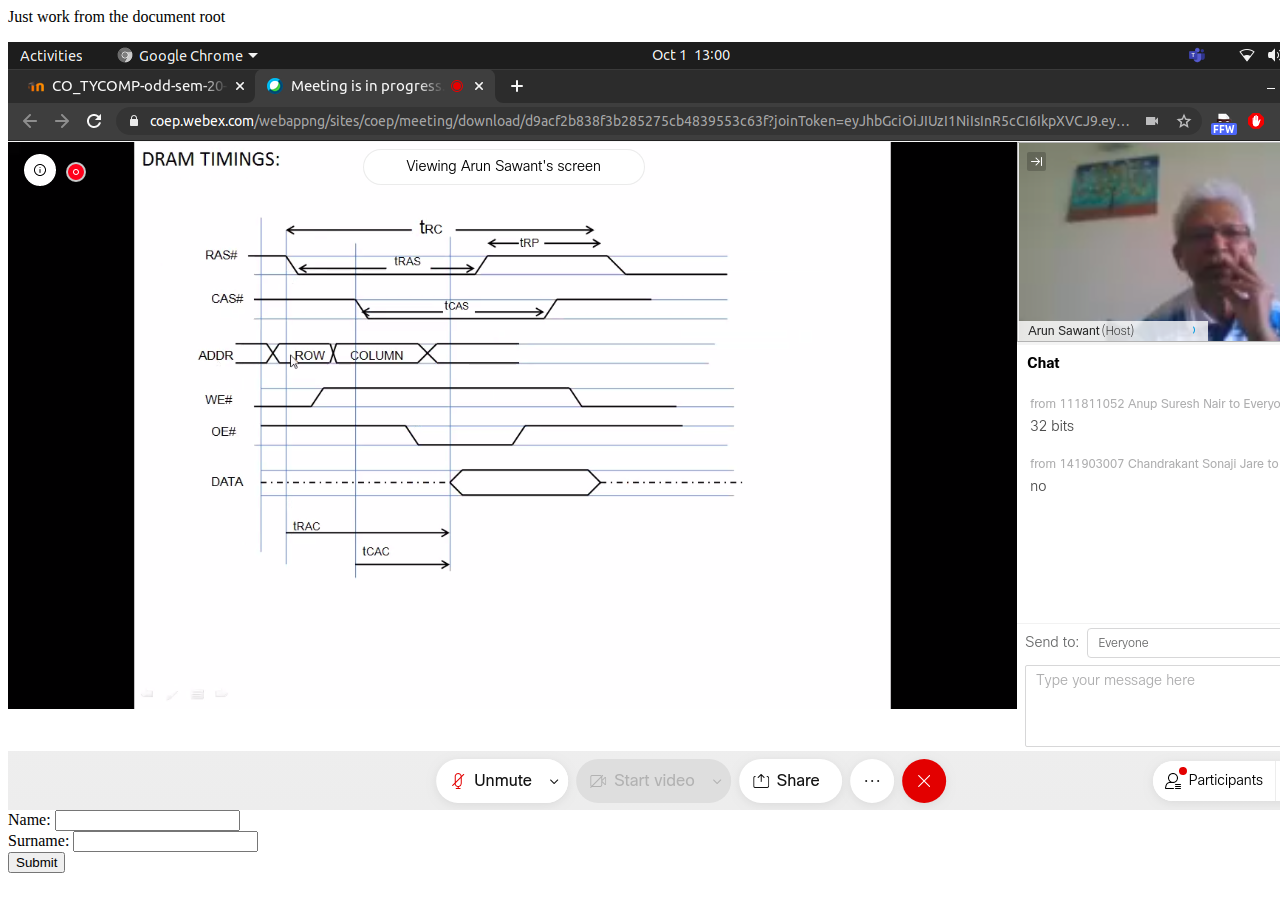
==== src/assets/index.html @ 04663a13 "feat: modularised" ====
<html>
	<script src="script.js">
	</script>
	<title>Welcome page Show some love</title>
	<link rel="stylesheet" href="style.css" />
	<body>
	
		<p>Just work from the document root</p>
		<img src = "./test.png"/>
		<form action="/" method="POST" >
			<label for="name">Name:</label>
			<input type="text" id="name" name="name">
			<br>
			<label for="surname">Surname:</label>
			<input type="text" id="surname" name="surname">
			<br>
			<input type="submit">
		</form>
	</body>

	</title>
</html>
---- src/assets/style.css ----
html{
	display: flex;	
}
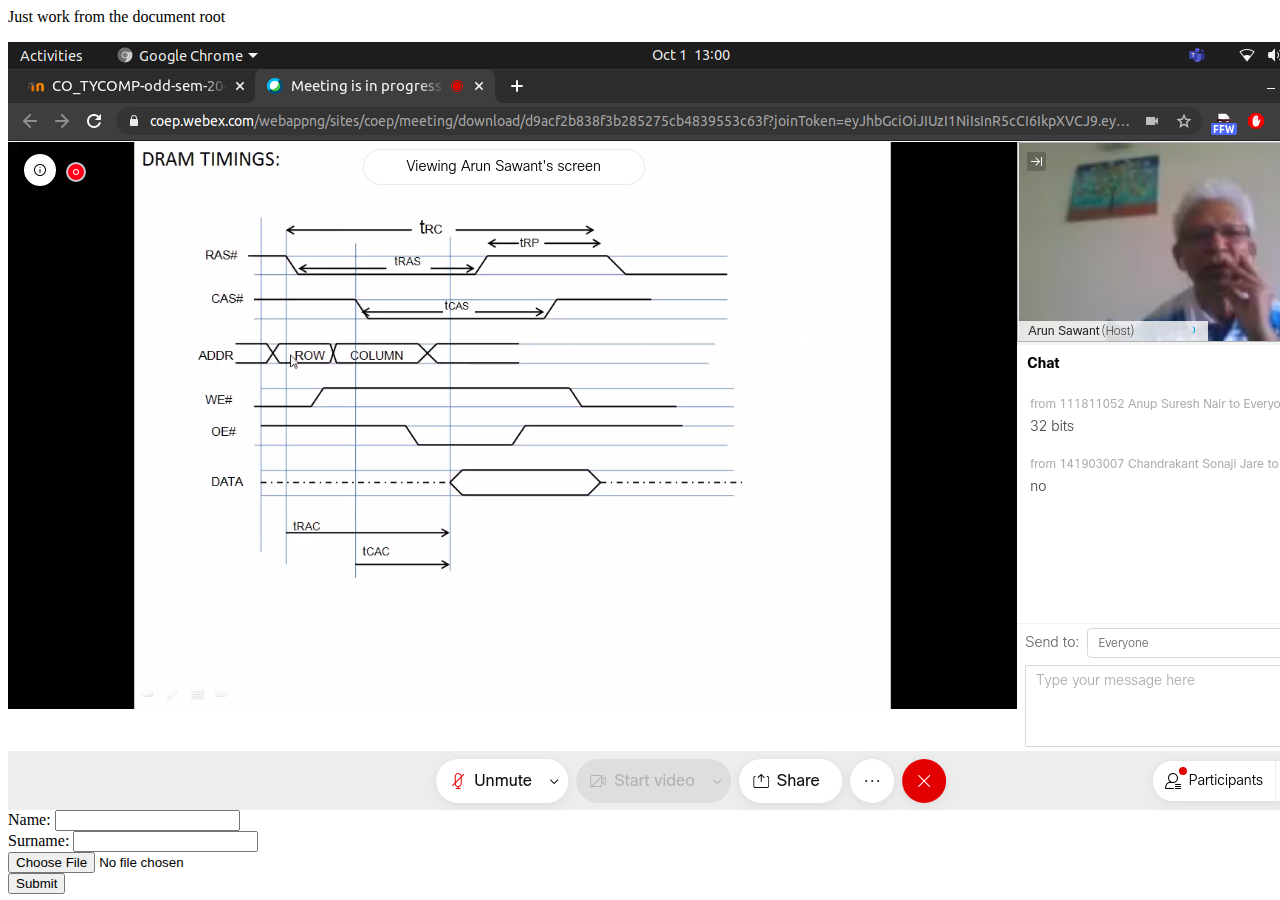
==== commit 81727aad: "put request" ====
--- a/src/assets/index.html
+++ b/src/assets/index.html
@@ -1,22 +1,24 @@
-<html>
-	<script src="script.js">
-	</script>
-	<title>Welcome page Show some love</title>
-	<link rel="stylesheet" href="style.css" />
-	<body>
-	
-		<p>Just work from the document root</p>
-		<img src = "./test.png"/>
-		<form action="/" method="POST" >
-			<label for="name">Name:</label>
-			<input type="text" id="name" name="name">
-			<br>
-			<label for="surname">Surname:</label>
-			<input type="text" id="surname" name="surname">
-			<br>
-			<input type="submit">
-		</form>
-	</body>
-
-	</title>
-</html>
+<html>
+	<script src="script.js">
+	</script>
+	<title>Welcome page Show some love</title>
+	<link rel="stylesheet" href="style.css" />
+	<body>
+	
+		<p>Just work from the document root</p>
+		<img src = "./test.png"/>
+		<form action="/" method="POST" enctype="multipart/form-data">
+			<label for="name">Name:</label>
+			<input type="text" id="name" name="name">
+			<br>
+			<label for="surname">Surname:</label>
+			<input type="text" id="surname" name="surname">
+			<br>
+			<input type="file" name="filename" id="myFile">
+			<br>
+			<input type="submit">
+		</form>
+	</body>
+
+	</title>
+</html>
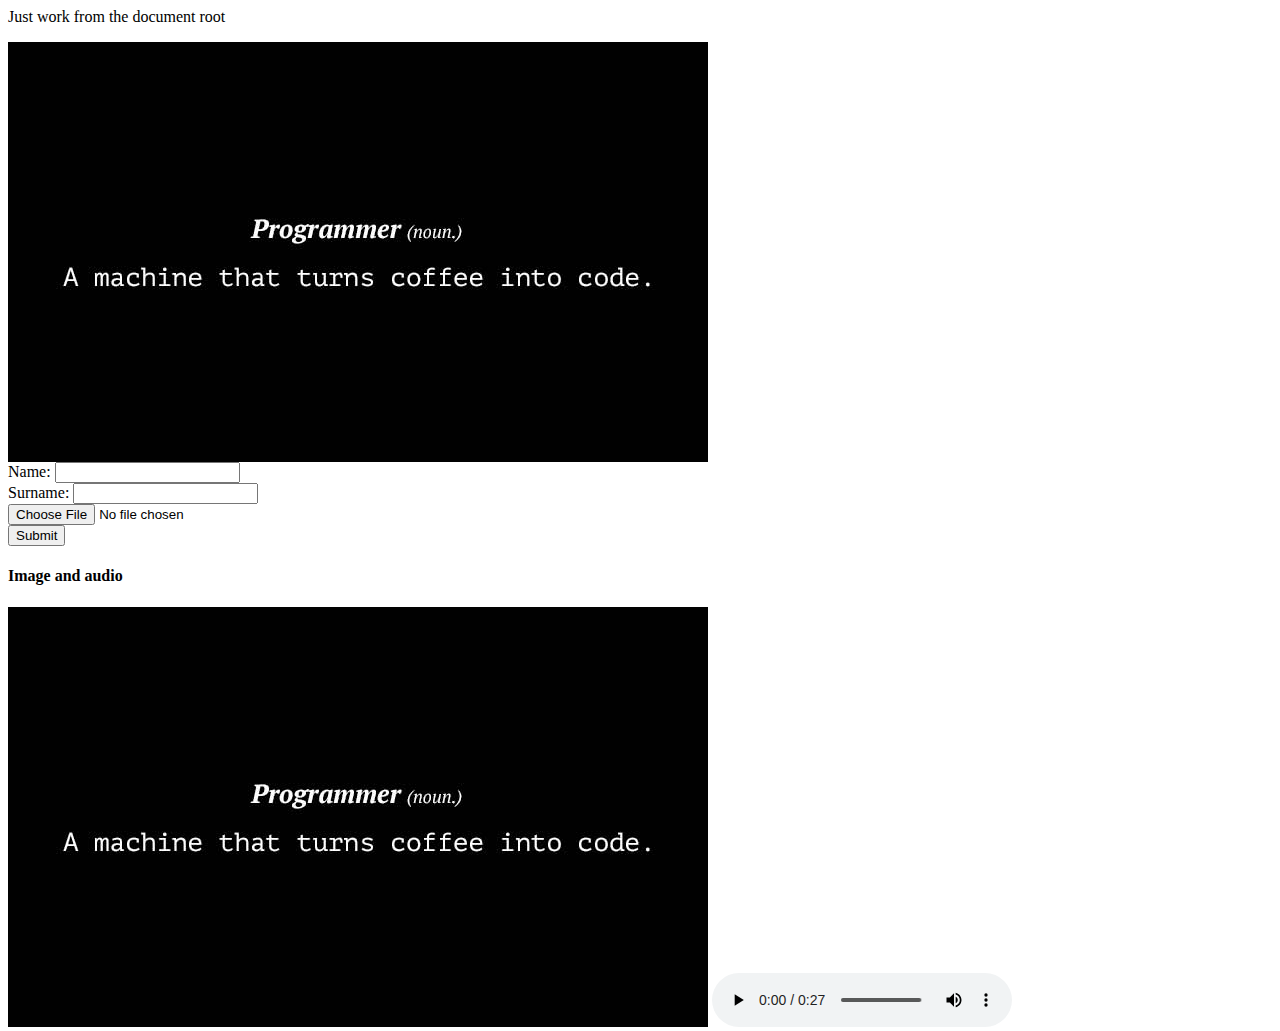
==== commit fda66f17: "Merge branch 'master' into 'master'" ====
--- a/src/assets/index.html
+++ b/src/assets/index.html
@@ -18,6 +18,9 @@
 			<br>
 			<input type="submit">
 		</form>
+		<h4>Image and audio</h4>
+		<img src = "./test.png"/>
+		<audio src="sample.mp3" controls></audio>
 	</body>
 
 	</title>
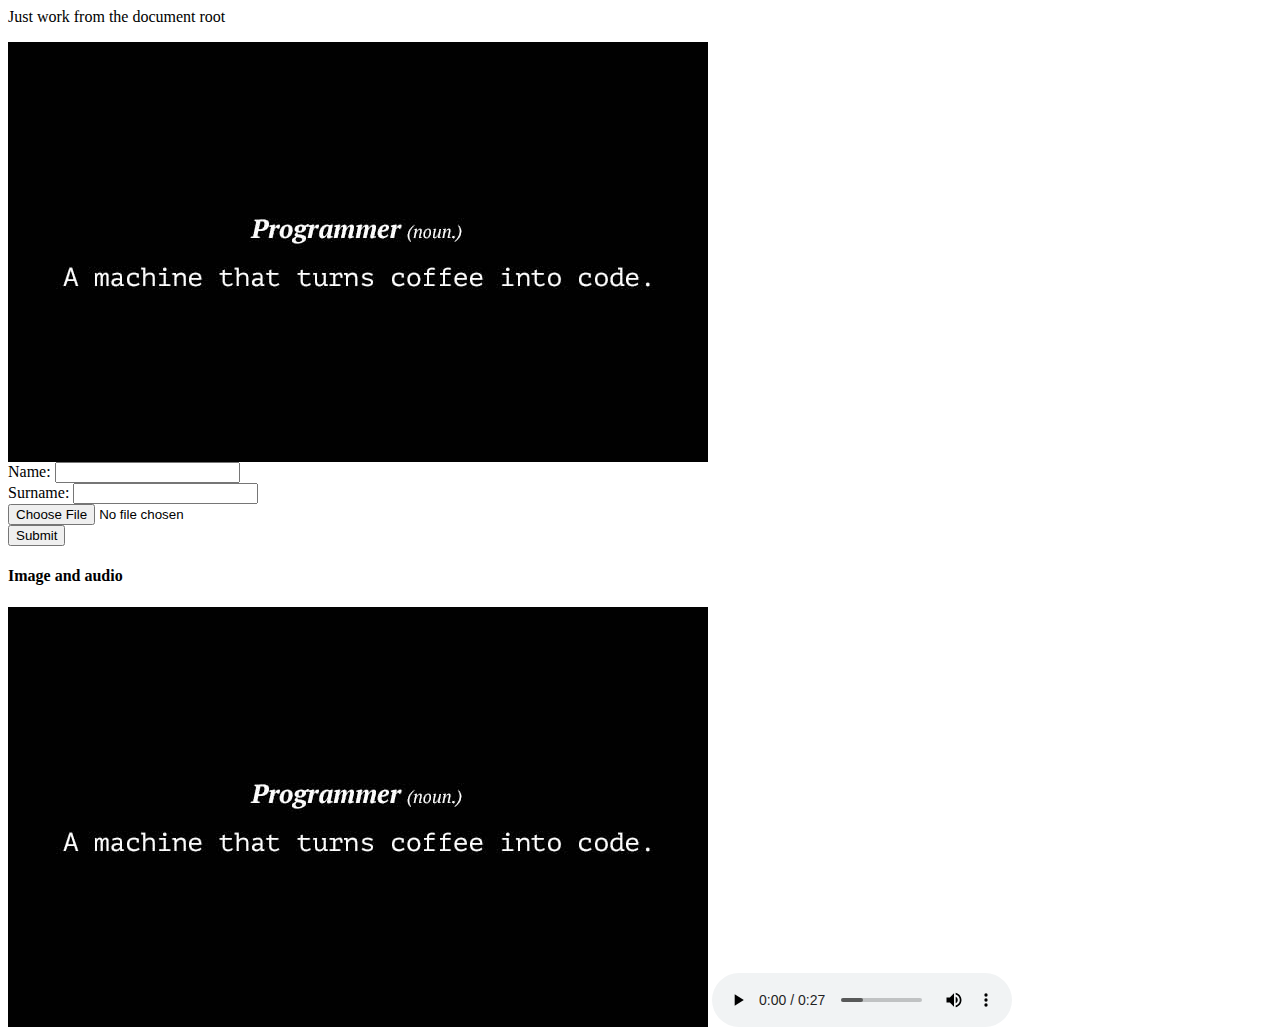
==== commit 73ba4149: "fix: minor bug fixes" ====
--- a/src/assets/index.html
+++ b/src/assets/index.html
@@ -1,27 +1,27 @@
-<html>
-	<script src="script.js">
-	</script>
-	<title>Welcome page Show some love</title>
-	<link rel="stylesheet" href="style.css" />
-	<body>
-	
-		<p>Just work from the document root</p>
-		<img src = "./test.png"/>
-		<form action="/" method="POST" enctype="multipart/form-data">
-			<label for="name">Name:</label>
-			<input type="text" id="name" name="name">
-			<br>
-			<label for="surname">Surname:</label>
-			<input type="text" id="surname" name="surname">
-			<br>
-			<input type="file" name="filename" id="myFile">
-			<br>
-			<input type="submit">
-		</form>
-		<h4>Image and audio</h4>
-		<img src = "./test.png"/>
-		<audio src="sample.mp3" controls></audio>
-	</body>
-
-	</title>
-</html>
+<html>
+	<script src="script.js">
+	</script>
+	<title>Welcome page Show some love</title>
+	<link rel="stylesheet" href="style.css" />
+	<body>
+	
+		<p>Just work from the document root</p>
+		<img src = "./test.png"/>
+		<form action="/extra" method="POST" enctype="multipart/form-data">
+			<label for="name">Name:</label>
+			<input type="text" id="name" name="name">
+			<br>
+			<label for="surname">Surname:</label>
+			<input type="text" id="surname" name="surname">
+			<br>
+			<input type="file" name="filename" id="myFile">
+			<br>
+			<input type="submit">
+		</form>
+		<h4>Image and audio</h4>
+		<img src = "./test.png"/>
+		<audio src="sample.mp3" controls></audio>
+	</body>
+
+	</title>
+</html>
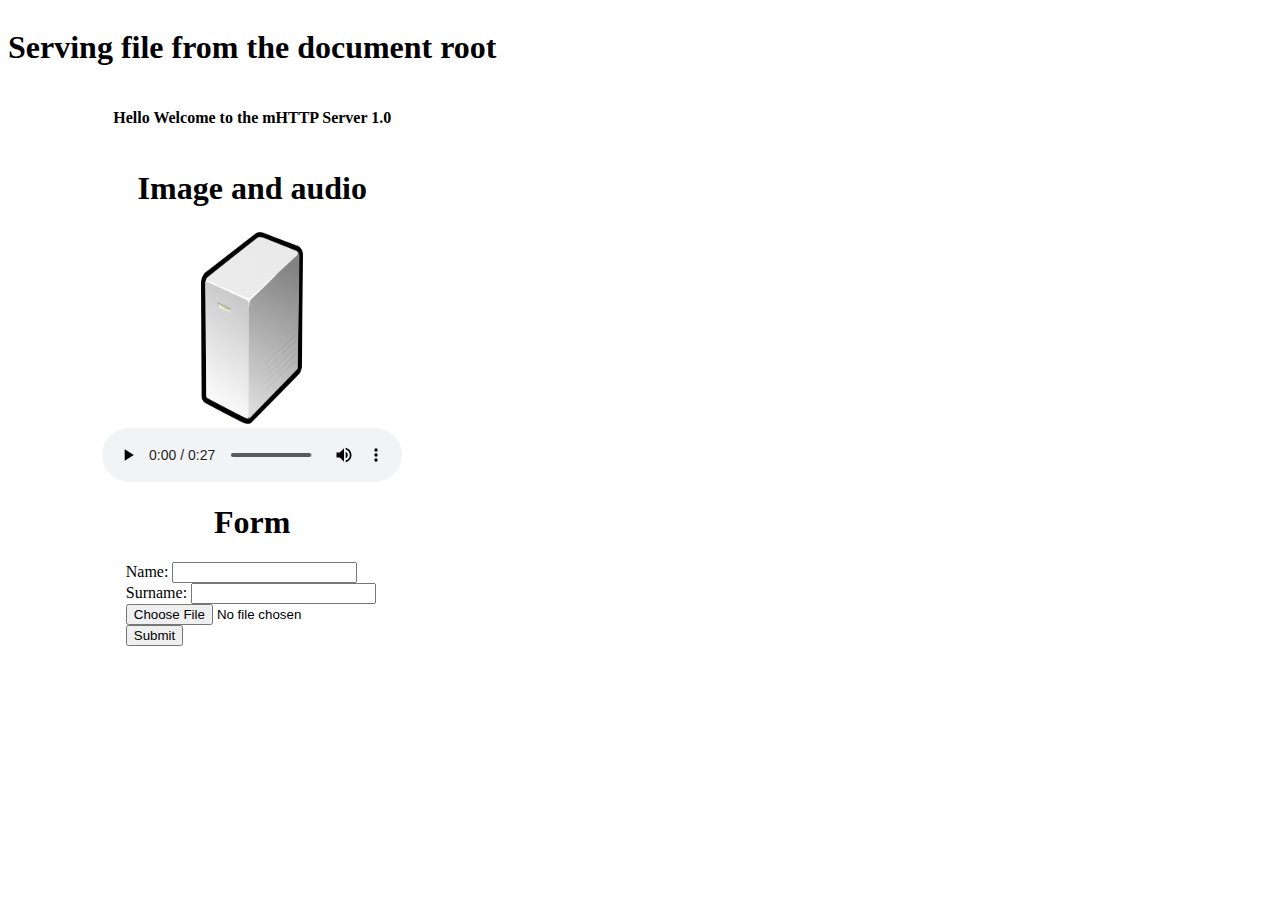
==== commit 5b9b9eb1: "merge conflict resolved" ====
--- a/src/assets/index.html
+++ b/src/assets/index.html
@@ -1,27 +1,30 @@
-<html>
-	<script src="script.js">
-	</script>
-	<title>Welcome page Show some love</title>
-	<link rel="stylesheet" href="style.css" />
-	<body>
-	
-		<p>Just work from the document root</p>
-		<img src = "./test.png"/>
-		<form action="/extra" method="POST" enctype="multipart/form-data">
-			<label for="name">Name:</label>
-			<input type="text" id="name" name="name">
-			<br>
-			<label for="surname">Surname:</label>
-			<input type="text" id="surname" name="surname">
-			<br>
-			<input type="file" name="filename" id="myFile">
-			<br>
-			<input type="submit">
-		</form>
-		<h4>Image and audio</h4>
-		<img src = "./test.png"/>
-		<audio src="sample.mp3" controls></audio>
-	</body>
-
-	</title>
-</html>
+<html>
+	<script type="application/javascript" src="script.js">
+	</script>
+	<title>Welcome page</title>
+	<meta http-equiv="Content-Type" content="text/html;charset=UTF-8">
+	<link rel="stylesheet" href="style.css" />
+	<body>
+		<div style="display:flex; flex-direction:column; justify-content:center; align-items:center">
+			<h1>Serving file from the document root</h1>
+			<h4>Hello Welcome to the mHTTP Server 1.0</h4>
+			<h1>Image and audio</h1>
+			<img src = "./test.png" height="200px" width="150px"/>
+			<audio src="sample.mp3" controls></audio>
+			<h1>Form</h1>
+			<form action="/" method="POST" enctype="multipart/form-data">
+				<label for="name">Name:</label>
+				<input type="text" id="name" name="name">
+				<br>
+				<label for="surname">Surname:</label>
+				<input type="text" id="surname" name="surname">
+				<br>
+				<input type="file" name="filename" id="myFile">
+				<br>
+				<input type="submit">
+			</form>
+		</div>
+	</body>
+
+	</title>
+</html>
